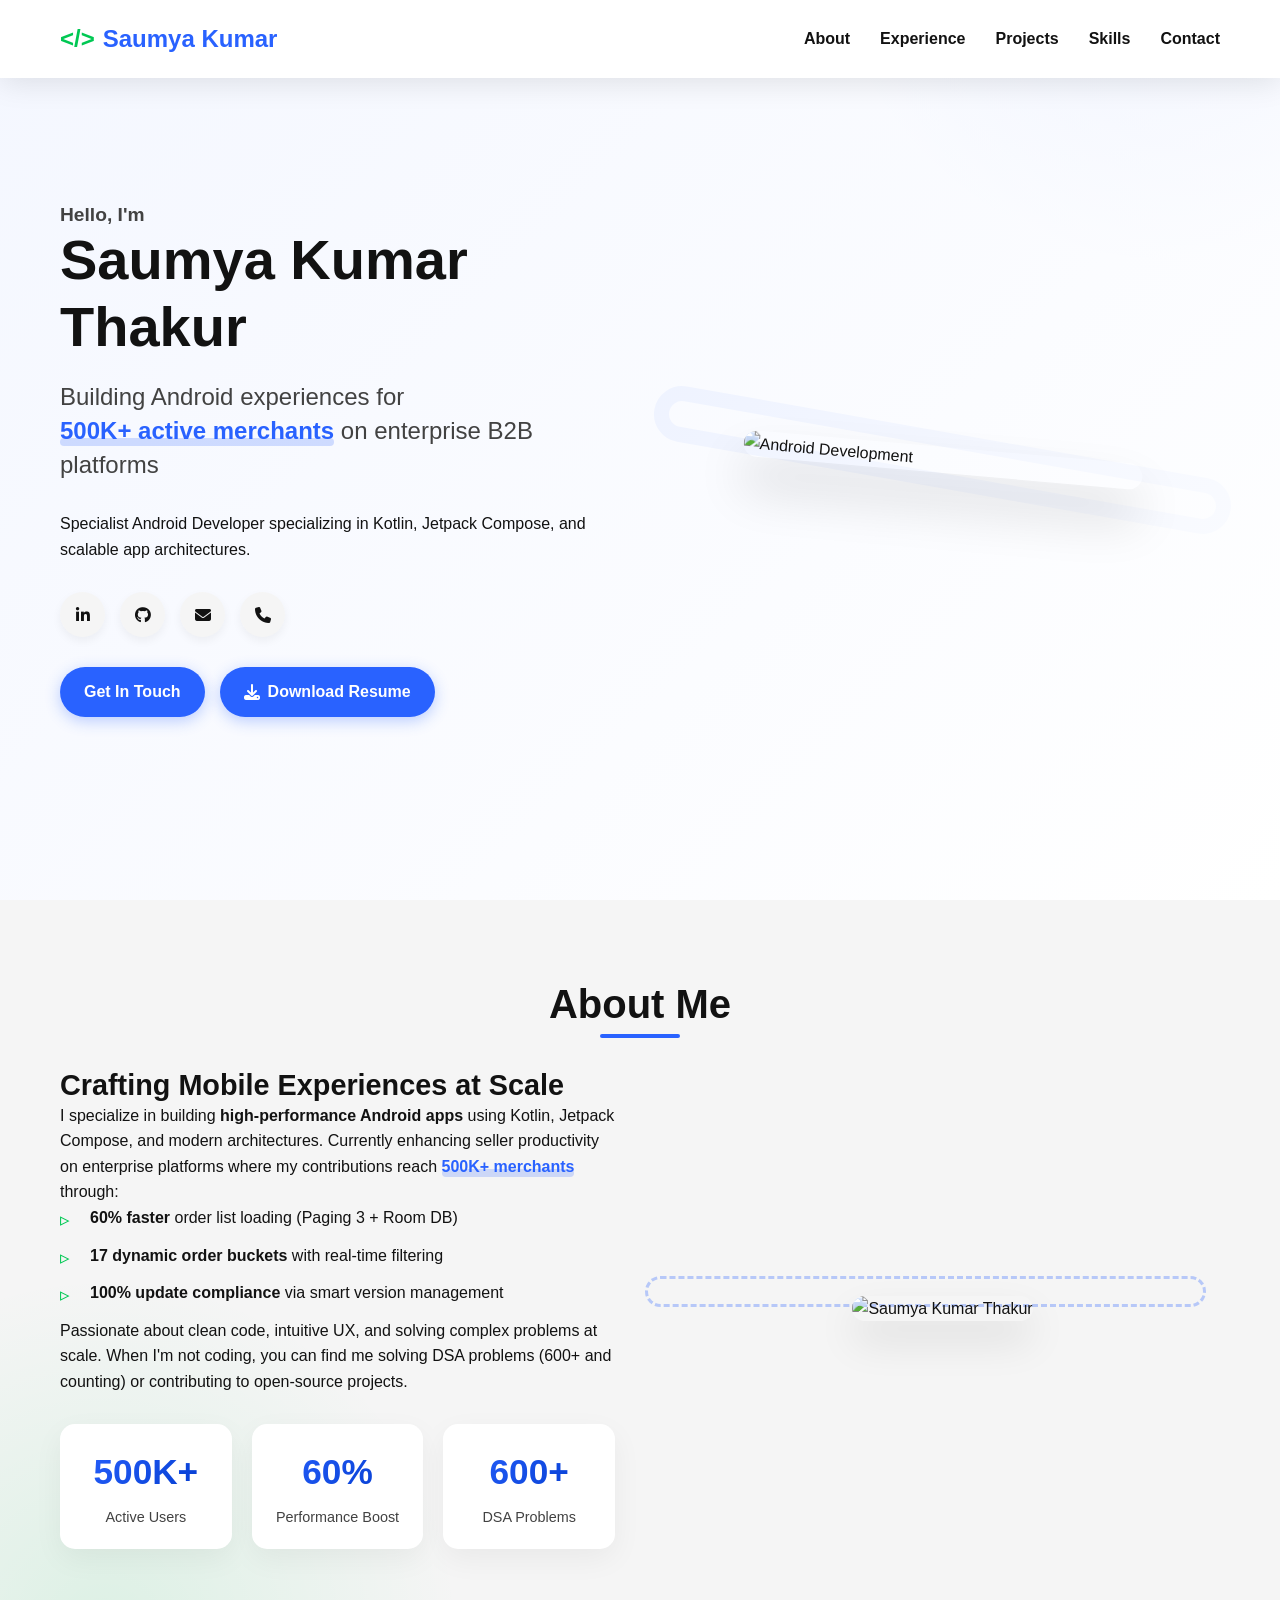
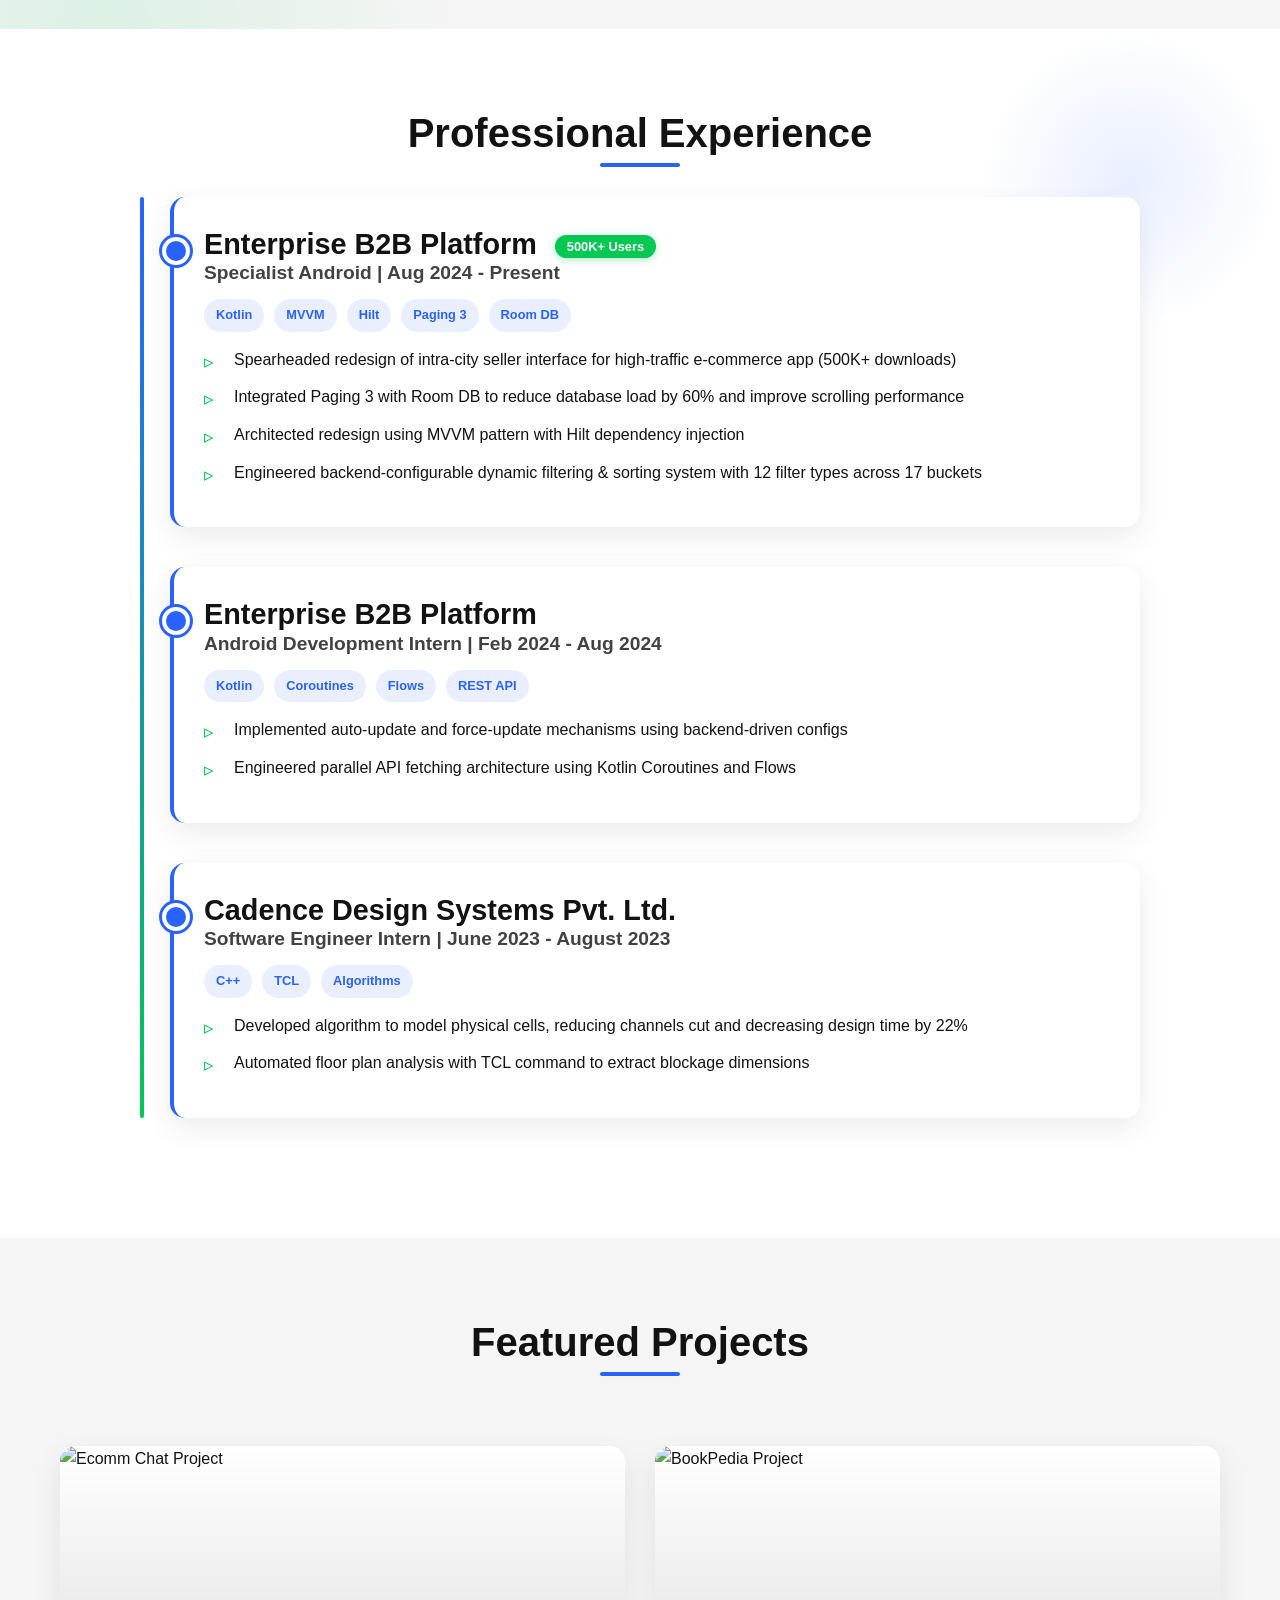
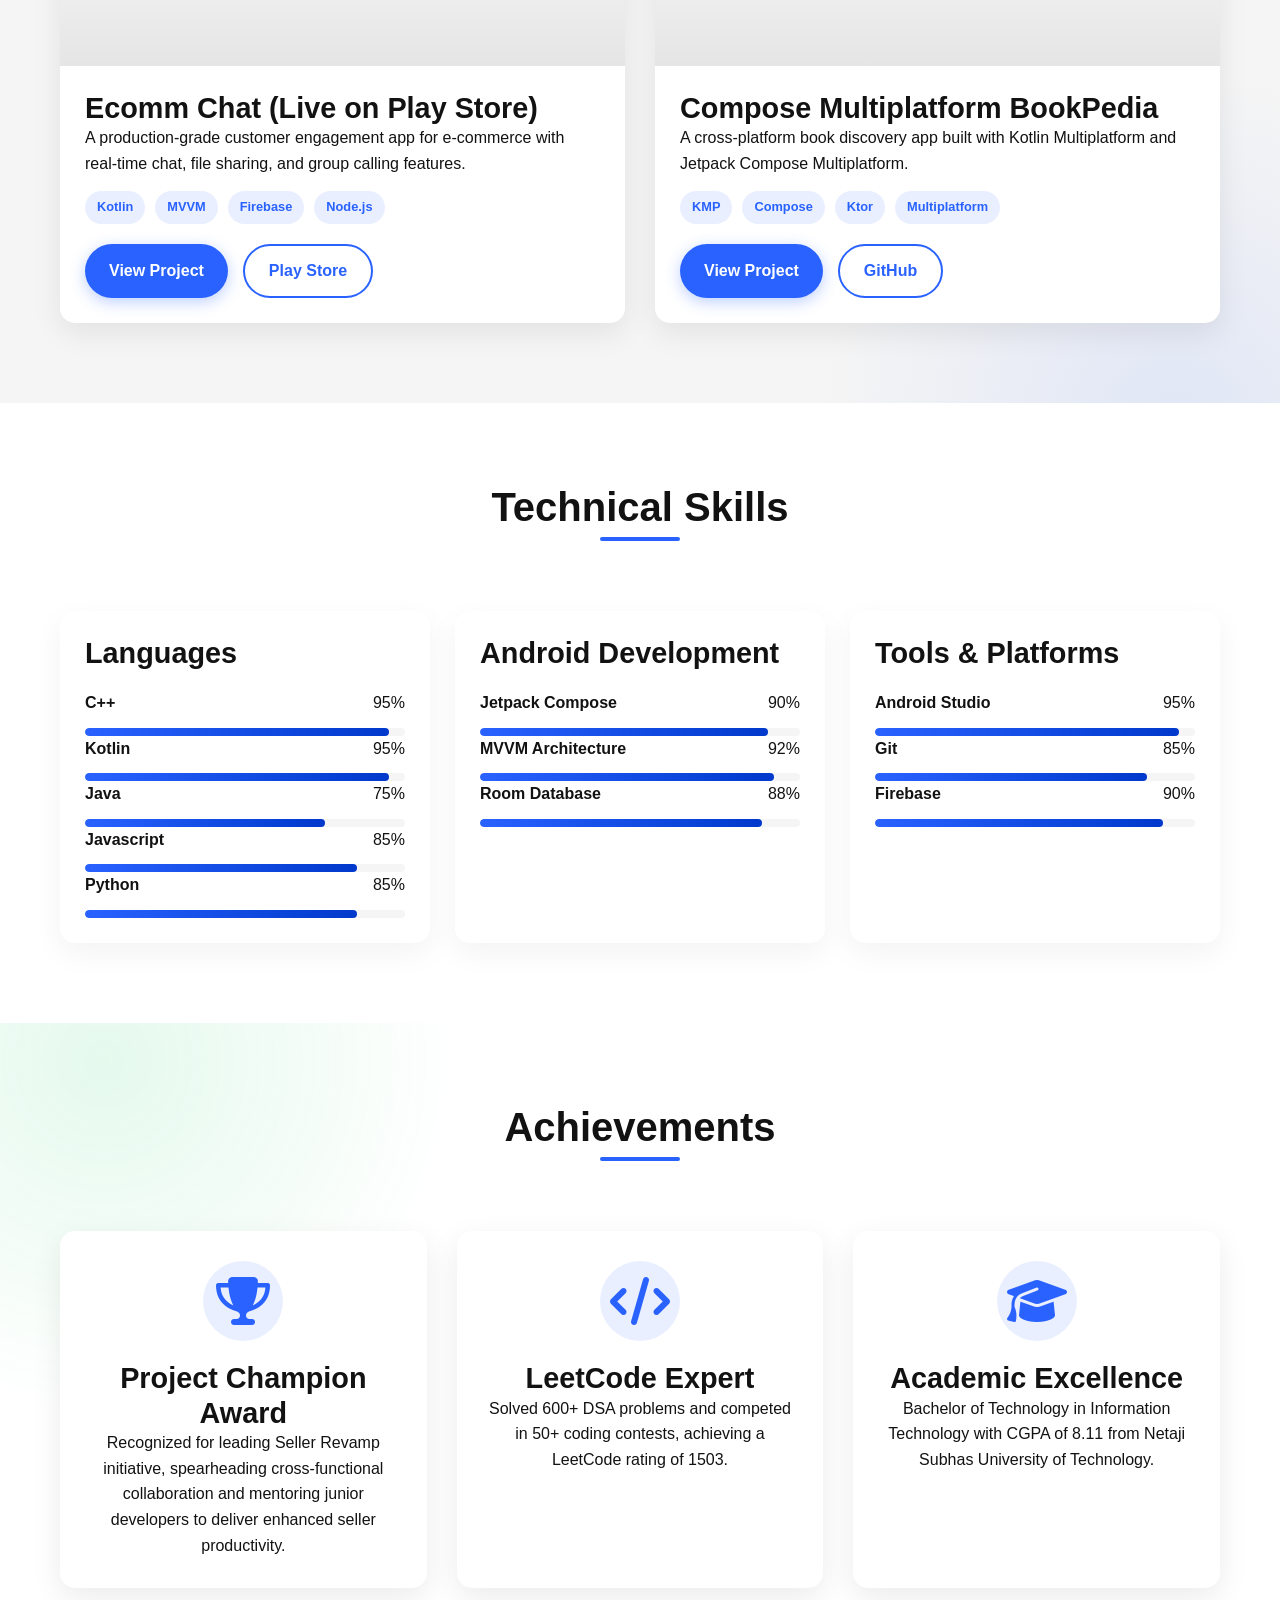
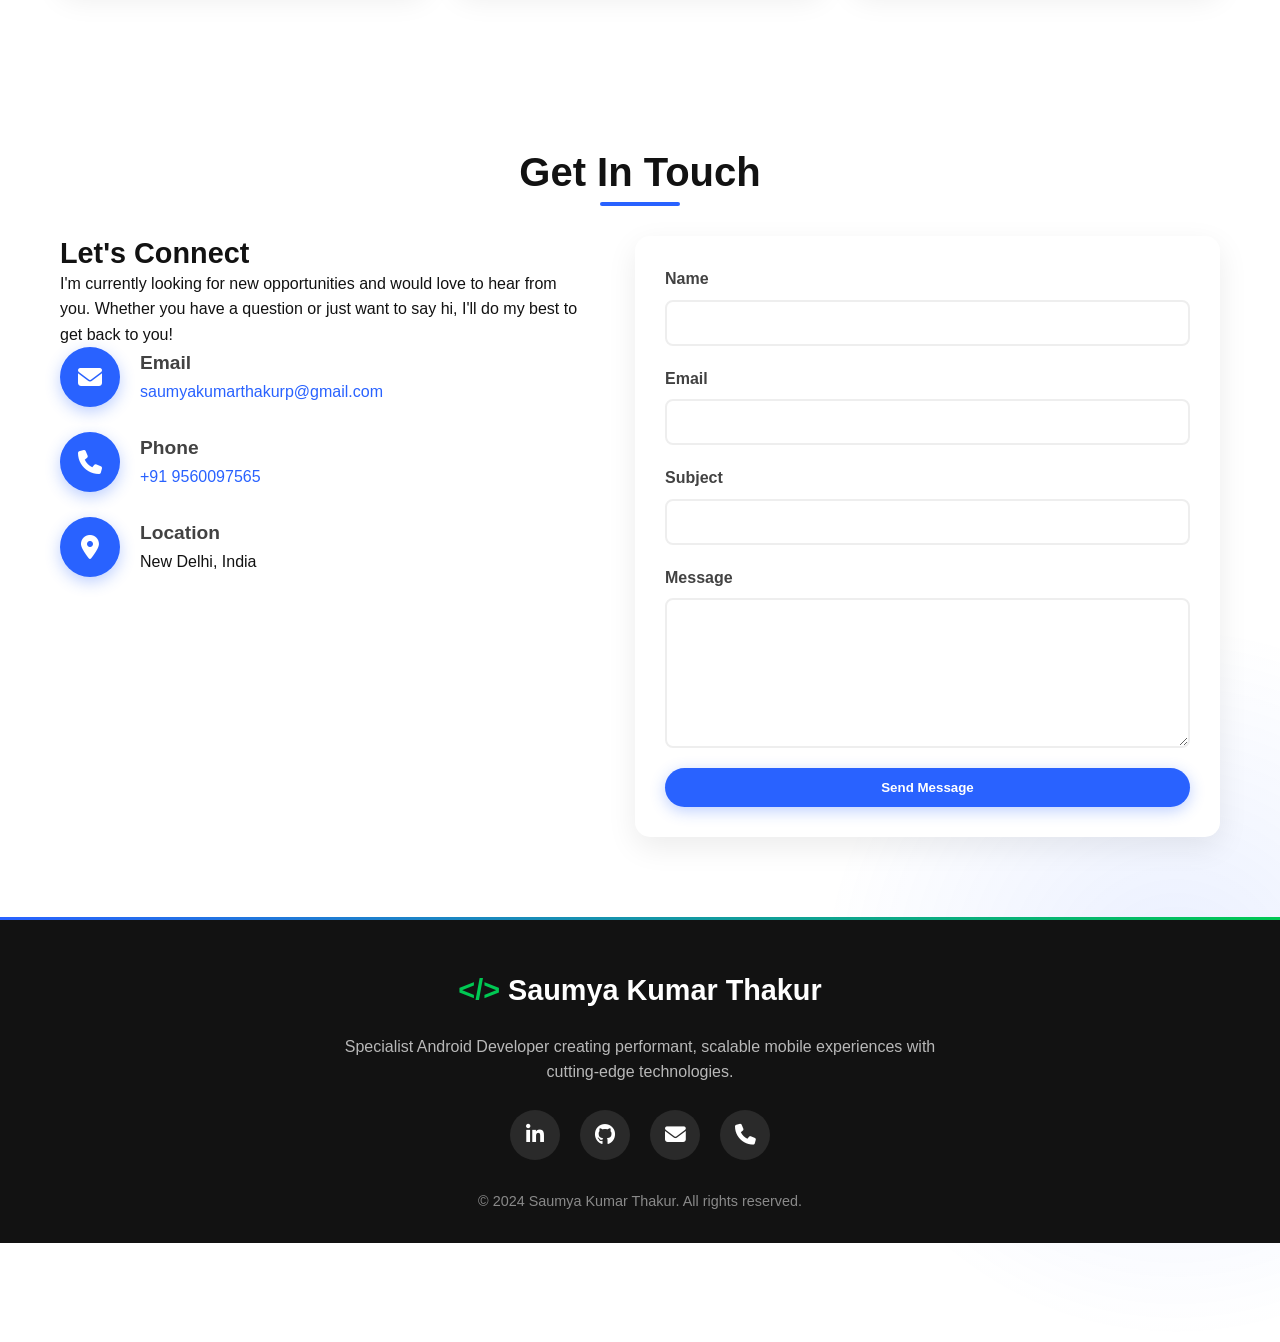
==== freelance_portfolio/index.html @ 537d2212 "3 websites trial" ====
<!DOCTYPE html>
<html lang="en">
<head>
    <meta charset="UTF-8">
    <meta name="viewport" content="width=device-width, initial-scale=1.0">
    <title>Saumya Kumar Thakur | Android Developer</title>
    <link rel="stylesheet" href="https://cdnjs.cloudflare.com/ajax/libs/font-awesome/6.4.0/css/all.min.css">
    <link rel="stylesheet" href="https://cdnjs.cloudflare.com/ajax/libs/animate.css/4.1.1/animate.min.css">
    <link rel="stylesheet" href="/style.css">
</head>
<body>
    <!-- Header -->
    <header>
        <div class="container">
            <nav>
                <div class="logo">Saumya Kumar</div>
                <div class="nav-links">
                    <a href="#about">About</a>
                    <a href="#experience">Experience</a>
                    <a href="#projects">Projects</a>
                    <a href="#skills">Skills</a>
                    <a href="#contact">Contact</a>
                </div>
                <button class="mobile-menu-btn">
                    <i class="fas fa-bars"></i>
                </button>
            </nav>
        </div>
    </header>

    <!-- Hero Section -->
    <section id="hero">
        <div class="container">
            <div class="hero-content">
                <div class="hero-text">
                    <h4>Hello, I'm</h4>
                    <h1>Saumya Kumar Thakur</h1>
                    <p class="impact-statement">Building Android experiences for <span class="highlight">500K+ active merchants</span> on enterprise B2B platforms</p>
                    <p>Specialist Android Developer specializing in Kotlin, Jetpack Compose, and scalable app architectures.</p>
                    <div class="social-links">
                        <a href="https://www.linkedin.com/in/saumya-kumar-thakur-452970230/" target="_blank"><i class="fab fa-linkedin-in"></i></a>
                        <a href="https://github.com/SKThakur0401" target="_blank"><i class="fab fa-github"></i></a>
                        <a href="mailto:saumyakumarthakurp@gmail.com"><i class="fas fa-envelope"></i></a>
                        <a href="tel:+919560097565"><i class="fas fa-phone"></i></a>
                    </div>
                    <div class="btn-container">
                        <a href="#contact" class="btn">Get In Touch</a>
                        <a href="https://drive.google.com/file/d/1LudUsI_i4p_GVPtZzu4CN_lEO5HXvXUF/view?usp=drive_link" target="_blank" class="btn">
                            <i class="fas fa-download"></i> Download Resume
                        </a>
                    </div>
                </div>
                <div class="hero-image">
                    <img src="android_dev_icon.png" alt="Android Development" class="floating">
                </div>
            </div>
        </div>
    </section>

    <!-- About Section -->
    <section id="about">
        <div class="container">
            <h2>About Me</h2>
            <div class="about-content">
                <div class="about-text">
                    <h3>Crafting Mobile Experiences at Scale</h3>
                    <p>I specialize in building <strong>high-performance Android apps</strong> using Kotlin, Jetpack Compose, and modern architectures. Currently enhancing seller productivity on enterprise platforms where my contributions reach <span class="highlight">500K+ merchants</span> through:</p>
                    <ul class="achievements">
                        <li><strong>60% faster</strong> order list loading (Paging 3 + Room DB)</li>
                        <li><strong>17 dynamic order buckets</strong> with real-time filtering</li>
                        <li><strong>100% update compliance</strong> via smart version management</li>
                    </ul>
                    <p>Passionate about clean code, intuitive UX, and solving complex problems at scale. When I'm not coding, you can find me solving DSA problems (600+ and counting) or contributing to open-source projects.</p>
                    <div class="stats">
                        <div class="stat-item">
                            <div class="stat-number">500K+</div>
                            <div class="stat-label">Active Users</div>
                        </div>
                        <div class="stat-item">
                            <div class="stat-number">60%</div>
                            <div class="stat-label">Performance Boost</div>
                        </div>
                        <div class="stat-item">
                            <div class="stat-number">600+</div>
                            <div class="stat-label">DSA Problems</div>
                        </div>
                    </div>
                </div>
                <div class="about-image">
                    <img src="my_professional_pic.jpeg" alt="Saumya Kumar Thakur">
                </div>
            </div>
        </div>
    </section>

    <!-- Experience Section -->
    <section id="experience">
        <div class="container">
            <h2>Professional Experience</h2>
            <div class="experience-timeline">
                <!-- Current Job -->
                <div class="experience-card">
                    <h3>Enterprise B2B Platform <span class="badge">500K+ Users</span></h3>
                    <h4>Specialist Android | Aug 2024 - Present</h4>
                    <div class="tech-stack">
                        <span>Kotlin</span>
                        <span>MVVM</span>
                        <span>Hilt</span>
                        <span>Paging 3</span>
                        <span>Room DB</span>
                    </div>
                    <ul class="achievements">
                        <li>Spearheaded redesign of intra-city seller interface for high-traffic e-commerce app (500K+ downloads)</li>
                        <li>Integrated Paging 3 with Room DB to reduce database load by 60% and improve scrolling performance</li>
                        <li>Architected redesign using MVVM pattern with Hilt dependency injection</li>
                        <li>Engineered backend-configurable dynamic filtering & sorting system with 12 filter types across 17 buckets</li>
                    </ul>
                </div>

                <!-- Internship -->
                <div class="experience-card">
                    <h3>Enterprise B2B Platform</h3>
                    <h4>Android Development Intern | Feb 2024 - Aug 2024</h4>
                    <div class="tech-stack">
                        <span>Kotlin</span>
                        <span>Coroutines</span>
                        <span>Flows</span>
                        <span>REST API</span>
                    </div>
                    <ul class="achievements">
                        <li>Implemented auto-update and force-update mechanisms using backend-driven configs</li>
                        <li>Engineered parallel API fetching architecture using Kotlin Coroutines and Flows</li>
                    </ul>
                </div>

                <!-- Previous Internship -->
                <div class="experience-card">
                    <h3>Cadence Design Systems Pvt. Ltd.</h3>
                    <h4>Software Engineer Intern | June 2023 - August 2023</h4>
                    <div class="tech-stack">
                        <span>C++</span>
                        <span>TCL</span>
                        <span>Algorithms</span>
                    </div>
                    <ul class="achievements">
                        <li>Developed algorithm to model physical cells, reducing channels cut and decreasing design time by 22%</li>
                        <li>Automated floor plan analysis with TCL command to extract blockage dimensions</li>
                    </ul>
                </div>
            </div>
        </div>
    </section>

    <!-- Projects Section -->
    <section id="projects">
        <div class="container">
            <h2>Featured Projects</h2>
            <div class="projects-grid">
                <!-- Project 1 -->
                <div class="project-card">
                    <div class="project-image">
                        <img src="new Banner 1.png" alt="Ecomm Chat Project">
                    </div>
                    <div class="project-content">
                        <h3>Ecomm Chat (Live on Play Store)</h3>
                        <p>A production-grade customer engagement app for e-commerce with real-time chat, file sharing, and group calling features.</p>
                        <div class="tech-stack">
                            <span>Kotlin</span>
                            <span>MVVM</span>
                            <span>Firebase</span>
                            <span>Node.js</span>
                        </div>
                        <div class="project-links">
                            <a href="https://play.google.com/store/apps/details?id=com.adsperclick.media&hl=en" target="_blank" class="btn">View Project</a>
                            <a href="https://play.google.com/store/apps/details?id=com.adsperclick.media&hl=en" target="_blank" class="btn btn-outline">Play Store</a>
                        </div>
                    </div>
                </div>

                <!-- Project 2 -->
                <div class="project-card">
                    <div class="project-image">
                        <img src="image.png" alt="BookPedia Project">
                    </div>
                    <div class="project-content">
                        <h3>Compose Multiplatform BookPedia</h3>
                        <p>A cross-platform book discovery app built with Kotlin Multiplatform and Jetpack Compose Multiplatform.</p>
                        <div class="tech-stack">
                            <span>KMP</span>
                            <span>Compose</span>
                            <span>Ktor</span>
                            <span>Multiplatform</span>
                        </div>
                        <div class="project-links">
                            <a href="https://github.com/SKThakur0401/Compose-Multiplatform-BookPedia" target="_blank" class="btn">View Project</a>
                            <a href="https://github.com/SKThakur0401/Compose-Multiplatform-BookPedia" target="_blank" class="btn btn-outline">GitHub</a>
                        </div>
                    </div>
                </div>
            </div>
        </div>
    </section>

    <!-- Skills Section -->
    <section id="skills">
        <div class="container">
            <h2>Technical Skills</h2>
            <div class="skills-container">
                <!-- Languages -->
                <div class="skill-category">
                    <h3>Languages</h3>
                    <div class="skill-list">

                        <div class="skill-item">
                            <span class="skill-name">C++</span>
                            <span>95%</span>
                        </div>
                        <div class="skill-bar">
                            <div class="skill-progress" style="width: 95%;"></div>
                        </div>

                        <div class="skill-item">
                            <span class="skill-name">Kotlin</span>
                            <span>95%</span>
                        </div>
                        <div class="skill-bar">
                            <div class="skill-progress" style="width: 95%;"></div>
                        </div>

                        <div class="skill-item">
                            <span class="skill-name">Java</span>
                            <span>75%</span>
                        </div>
                        <div class="skill-bar">
                            <div class="skill-progress" style="width: 75%;"></div>
                        </div>

                        <div class="skill-item">
                            <span class="skill-name">Javascript</span>
                            <span>85%</span>
                        </div>
                        <div class="skill-bar">
                            <div class="skill-progress" style="width: 85%;"></div>
                        </div>
                        
                        <div class="skill-item">
                            <span class="skill-name">Python</span>
                            <span>85%</span>
                        </div>
                        <div class="skill-bar">
                            <div class="skill-progress" style="width: 85%;"></div>
                        </div>
                    </div>
                </div>

                <!-- Android Development -->
                <div class="skill-category">
                    <h3>Android Development</h3>
                    <div class="skill-list">
                        <div class="skill-item">
                            <span class="skill-name">Jetpack Compose</span>
                            <span>90%</span>
                        </div>
                        <div class="skill-bar">
                            <div class="skill-progress" style="width: 90%;"></div>
                        </div>
                        
                        <div class="skill-item">
                            <span class="skill-name">MVVM Architecture</span>
                            <span>92%</span>
                        </div>
                        <div class="skill-bar">
                            <div class="skill-progress" style="width: 92%;"></div>
                        </div>
                        
                        <div class="skill-item">
                            <span class="skill-name">Room Database</span>
                            <span>88%</span>
                        </div>
                        <div class="skill-bar">
                            <div class="skill-progress" style="width: 88%;"></div>
                        </div>
                    </div>
                </div>

                <!-- Tools & Platforms -->
                <div class="skill-category">
                    <h3>Tools & Platforms</h3>
                    <div class="skill-list">
                        <div class="skill-item">
                            <span class="skill-name">Android Studio</span>
                            <span>95%</span>
                        </div>
                        <div class="skill-bar">
                            <div class="skill-progress" style="width: 95%;"></div>
                        </div>
                        
                        <div class="skill-item">
                            <span class="skill-name">Git</span>
                            <span>85%</span>
                        </div>
                        <div class="skill-bar">
                            <div class="skill-progress" style="width: 85%;"></div>
                        </div>
                        
                        <div class="skill-item">
                            <span class="skill-name">Firebase</span>
                            <span>90%</span>
                        </div>
                        <div class="skill-bar">
                            <div class="skill-progress" style="width: 90%;"></div>
                        </div>
                    </div>
                </div>
            </div>
        </div>
    </section>

    <!-- Achievements Section -->
    <section id="achievements">
        <div class="container">
            <h2>Achievements</h2>
            <div class="achievements-grid">
                <!-- Achievement 1 -->
                <div class="achievement-card">
                    <div class="achievement-icon">
                        <i class="fas fa-trophy"></i>
                    </div>
                    <h3>Project Champion Award</h3>
                    <p>Recognized for leading Seller Revamp initiative, spearheading cross-functional collaboration and mentoring junior developers to deliver enhanced seller productivity.</p>
                </div>

                <!-- Achievement 2 -->
                <div class="achievement-card">
                    <div class="achievement-icon">
                        <i class="fas fa-code"></i>
                    </div>
                    <h3>LeetCode Expert</h3>
                    <p>Solved 600+ DSA problems and competed in 50+ coding contests, achieving a LeetCode rating of 1503.</p>
                </div>

                <!-- Achievement 3 -->
                <div class="achievement-card">
                    <div class="achievement-icon">
                        <i class="fas fa-graduation-cap"></i>
                    </div>
                    <h3>Academic Excellence</h3>
                    <p>Bachelor of Technology in Information Technology with CGPA of 8.11 from Netaji Subhas University of Technology.</p>
                </div>
            </div>
        </div>
    </section>

    <!-- Contact Section -->
    <section id="contact">
        <div class="container">
            <h2>Get In Touch</h2>
            <div class="contact-container">
                <div class="contact-info">
                    <h3>Let's Connect</h3>
                    <p>I'm currently looking for new opportunities and would love to hear from you. Whether you have a question or just want to say hi, I'll do my best to get back to you!</p>
                    
                    <div class="contact-item">
                        <div class="contact-icon">
                            <i class="fas fa-envelope"></i>
                        </div>
                        <div class="contact-text">
                            <h4>Email</h4>
                            <a href="mailto:saumyakumarthakurp@gmail.com">saumyakumarthakurp@gmail.com</a>
                        </div>
                    </div>
                    
                    <div class="contact-item">
                        <div class="contact-icon">
                            <i class="fas fa-phone"></i>
                        </div>
                        <div class="contact-text">
                            <h4>Phone</h4>
                            <a href="tel:+919560097565">+91 9560097565</a>
                        </div>
                    </div>
                    
                    <div class="contact-item">
                        <div class="contact-icon">
                            <i class="fas fa-map-marker-alt"></i>
                        </div>
                        <div class="contact-text">
                            <h4>Location</h4>
                            <p>New Delhi, India</p>
                        </div>
                    </div>
                </div>
                
                <div class="contact-form">
                    <form action="https://formspree.io/f/xldnbkbl" method="POST" id="contact-form">
                        <div class="form-group">
                            <label for="name">Name</label>
                            <input type="text" id="name" name="name" required>
                        </div>
                        <div class="form-group">
                            <label for="email">Email</label>
                            <input type="email" id="email" name="email" required>
                        </div>
                        <div class="form-group">
                            <label for="subject">Subject</label>
                            <input type="text" id="subject" name="subject" required>
                        </div>
                        <div class="form-group">
                            <label for="message">Message</label>
                            <textarea id="message" name="message" required></textarea>
                        </div>
                        <button type="submit" class="btn">Send Message</button>
                        <div id="form-status"></div>
                    </form>
                </div>
            </div>
        </div>
    </section>

    <!-- Footer -->
    <footer>
        <div class="container">
            <div class="footer-logo">Saumya Kumar Thakur</div>
            <p class="footer-text">Specialist Android Developer creating performant, scalable mobile experiences with cutting-edge technologies.</p>
            <div class="footer-links">
                <a href="https://www.linkedin.com/in/saumya-kumar-thakur-452970230/" target="_blank"><i class="fab fa-linkedin-in"></i></a>
                <a href="https://github.com/SKThakur0401" target="_blank"><i class="fab fa-github"></i></a>
                <a href="mailto:saumyakumarthakurp@gmail.com"><i class="fas fa-envelope"></i></a>
                <a href="tel:+919560097565"><i class="fas fa-phone"></i></a>
            </div>
            <p class="copyright">© 2024 Saumya Kumar Thakur. All rights reserved.</p>
        </div>
    </footer>

    <!-- Back to Top Button -->
    <a href="#" class="back-to-top">
        <i class="fas fa-arrow-up"></i>
    </a>

    <!-- JavaScript -->
    <script>
        // Mobile Menu Toggle
        const menuBtn = document.querySelector('.mobile-menu-btn');
        const navLinks = document.querySelector('.nav-links');
        
        menuBtn.addEventListener('click', () => {
            navLinks.classList.toggle('active');
            menuBtn.innerHTML = navLinks.classList.contains('active') ? 
                '<i class="fas fa-times"></i>' : '<i class="fas fa-bars"></i>';
        });
        
        // Close menu when clicking a link
        document.querySelectorAll('.nav-links a').forEach(link => {
            link.addEventListener('click', () => {
                navLinks.classList.remove('active');
                menuBtn.innerHTML = '<i class="fas fa-bars"></i>';
            });
        });
        
        // Form Submission
        const form = document.getElementById('contact-form');
        const formStatus = document.getElementById('form-status');
        
        form.addEventListener('submit', async (e) => {
            e.preventDefault();
            
            const submitBtn = form.querySelector('button[type="submit"]');
            const originalBtnText = submitBtn.innerHTML;
            
            // Show loading state
            submitBtn.disabled = true;
            submitBtn.innerHTML = '<i class="fas fa-spinner fa-spin"></i> Sending...';
            formStatus.className = '';
            formStatus.textContent = '';
            
            try {
                const response = await fetch(form.action, {
                    method: 'POST',
                    body: new FormData(form),
                    headers: {
                        'Accept': 'application/json'
                    }
                });
                
                if (response.ok) {
                    formStatus.textContent = 'Message sent successfully!';
                    formStatus.classList.add('success');
                    form.reset();
                } else {
                    const errorData = await response.json();
                    throw new Error(errorData.error || 'Form submission failed');
                }
            } catch (error) {
                console.error('Error:', error);
                formStatus.textContent = 'Oops! There was a problem sending your message. Please try again.';
                formStatus.classList.add('error');
            } finally {
                submitBtn.innerHTML = originalBtnText;
                submitBtn.disabled = false;
                
                // Scroll to form status
                formStatus.scrollIntoView({ behavior: 'smooth', block: 'nearest' });
            }
        });
        
        // Back to Top Button
        const backToTopBtn = document.querySelector('.back-to-top');
        
        window.addEventListener('scroll', () => {
            if (window.pageYOffset > 300) {
                backToTopBtn.classList.add('active');
            } else {
                backToTopBtn.classList.remove('active');
            }
        });
        
        backToTopBtn.addEventListener('click', (e) => {
            e.preventDefault();
            window.scrollTo({ top: 0, behavior: 'smooth' });
        });
        
        // Animate elements when scrolling
        const animateOnScroll = () => {
            const elements = document.querySelectorAll('.experience-card, .project-card, .skill-category, .achievement-card');
            
            elements.forEach(element => {
                const elementPosition = element.getBoundingClientRect().top;
                const screenPosition = window.innerHeight / 1.2;
                
                if (elementPosition < screenPosition) {
                    element.classList.add('animate__animated', 'animate__fadeInUp');
                }
            });
        };
        
        window.addEventListener('scroll', animateOnScroll);
        window.addEventListener('load', animateOnScroll);
    </script>
</body>
</html>
---- style.css ----
:root {
    --primary: #2962FF;
    --primary-dark: #0039CB;
    --secondary: #00C853;
    --dark: #121212;
    --light: #ffffff;
    --gray: #f5f5f5;
    --dark-gray: #424242;
    --glass: rgba(255, 255, 255, 0.15);
}

* {
    margin: 0;
    padding: 0;
    box-sizing: border-box;
    font-family: 'Poppins', 'Segoe UI', sans-serif;
}

@font-face {
    font-family: 'Poppins';
    src: url('https://fonts.googleapis.com/css2?family=Poppins:wght@300;400;500;600;700&display=swap');
}

body {
    background-color: var(--light);
    color: var(--dark);
    line-height: 1.6;
    overflow-x: hidden;
}

.container {
    width: 100%;
    max-width: 1200px;
    margin: 0 auto;
    padding: 0 20px;
}

section {
    padding: 80px 0;
    position: relative;
}

h1, h2, h3, h4 {
    font-weight: 700;
    line-height: 1.2;
}

h1 { font-size: clamp(2.5rem, 5vw, 3.5rem); }
h2 { 
    font-size: clamp(2rem, 4vw, 2.5rem); 
    margin-bottom: 40px; 
    text-align: center;
    position: relative;
    display: inline-block;
    width: 100%;
}
h2::after {
    content: '';
    position: absolute;
    bottom: -10px;
    left: 50%;
    transform: translateX(-50%);
    width: 80px;
    height: 4px;
    background: var(--primary);
    border-radius: 2px;
}
h3 { font-size: clamp(1.5rem, 3vw, 1.8rem); }
h4 { font-size: clamp(1.1rem, 2vw, 1.2rem); color: var(--dark-gray); }

a {
    text-decoration: none;
    color: var(--primary);
    transition: all 0.3s ease;
}

a:hover {
    color: var(--primary-dark);
}

.btn {
    display: inline-flex;
    align-items: center;
    justify-content: center;
    padding: 12px 24px;
    background-color: var(--primary);
    color: white;
    border-radius: 50px;
    font-weight: 600;
    transition: all 0.4s cubic-bezier(0.175, 0.885, 0.32, 1.275);
    border: none;
    cursor: pointer;
    box-shadow: 0 4px 15px rgba(41, 98, 255, 0.3);
    position: relative;
    overflow: hidden;
}

.btn::after {
    content: '';
    position: absolute;
    top: 0;
    left: 0;
    width: 100%;
    height: 100%;
    background: linear-gradient(45deg, transparent, rgba(255,255,255,0.3), transparent);
    transform: translateX(-100%);
    transition: transform 0.6s ease;
}

.btn:hover {
    background-color: var(--primary-dark);
    transform: translateY(-3px);
    box-shadow: 0 8px 25px rgba(41, 98, 255, 0.4);
}

.btn:hover::after {
    transform: translateX(100%);
}

.btn i {
    margin-right: 8px;
}

.highlight {
    color: var(--primary);
    font-weight: 700;
    position: relative;
    display: inline-block;
}

.highlight::after {
    content: '';
    position: absolute;
    bottom: 2px;
    left: 0;
    width: 100%;
    height: 8px;
    background-color: rgba(41, 98, 255, 0.2);
    z-index: -1;
    border-radius: 4px;
}

.badge {
    display: inline-block;
    padding: 4px 12px;
    background-color: var(--secondary);
    color: white;
    border-radius: 50px;
    font-size: 0.8rem;
    font-weight: 600;
    margin-left: 10px;
    vertical-align: middle;
    box-shadow: 0 2px 8px rgba(0, 200, 83, 0.3);
}

/* Floating Animations */
@keyframes float {
    0% { transform: translateY(0px); }
    50% { transform: translateY(-15px); }
    100% { transform: translateY(0px); }
}

.floating {
    animation: float 6s ease-in-out infinite;
}

/* Header */
header {
    position: fixed;
    top: 0;
    left: 0;
    width: 100%;
    background-color: rgba(255,255,255,0.98);
    box-shadow: 0 5px 30px rgba(0,0,0,0.1);
    z-index: 1000;
    backdrop-filter: blur(10px);
    -webkit-backdrop-filter: blur(10px);
}

nav {
    display: flex;
    justify-content: space-between;
    align-items: center;
    padding: 20px 0;
    position: relative;
}

.logo {
    font-size: 1.5rem;
    font-weight: 700;
    color: var(--primary);
    display: flex;
    align-items: center;
}

.logo::before {
    content: '</>';
    display: inline-block;
    margin-right: 8px;
    font-weight: 800;
    color: var(--secondary);
}

.nav-links {
    display: flex;
    gap: 30px;
}

.nav-links a {
    color: var(--dark);
    font-weight: 600;
    position: relative;
    padding: 5px 0;
}

.nav-links a::after {
    content: '';
    position: absolute;
    bottom: 0;
    left: 0;
    width: 0;
    height: 2px;
    background-color: var(--primary);
    transition: width 0.3s ease;
}

.nav-links a:hover::after {
    width: 100%;
}

.mobile-menu-btn {
    display: none;
    background: none;
    border: none;
    font-size: 1.5rem;
    color: var(--dark);
    cursor: pointer;
    z-index: 1001;
}

/* Hero Section */
#hero {
    min-height: 100vh;
    display: flex;
    align-items: center;
    background: linear-gradient(135deg, rgba(41,98,255,0.05) 0%, rgba(255,255,255,1) 100%);
    padding-top: 100px;
    padding-bottom: 80px;
    position: relative;
    overflow: hidden;
}

#hero::before {
    content: '';
    position: absolute;
    top: -50%;
    right: -20%;
    width: 80vh;
    height: 80vh;
    background: radial-gradient(circle, rgba(41,98,255,0.1) 0%, rgba(255,255,255,0) 70%);
    z-index: -1;
}

.hero-content {
    display: flex;
    align-items: center;
    gap: 50px;
    position: relative;
}

.hero-text {
    flex: 1;
    z-index: 2;
}

.hero-image {
    flex: 1;
    position: relative;
    display: flex;
    justify-content: center;
    align-items: center;
}

.hero-image::before {
    content: '';
    position: absolute;
    width: 100%;
    height: 100%;
    border: 15px solid rgba(41, 98, 255, 0.1);
    border-radius: 30px;
    transform: rotate(10deg);
    z-index: -1;
}

.hero-image img {
    width: 100%;
    max-width: 400px;
    border-radius: 20px;
    box-shadow: 0 30px 50px rgba(0,0,0,0.15);
    transform: rotate(5deg);
    transition: transform 0.5s ease;
}

.hero-image:hover img {
    transform: rotate(0deg) scale(1.05);
}

.impact-statement {
    font-size: clamp(1.2rem, 3vw, 1.5rem);
    margin: 20px 0 30px;
    color: var(--dark-gray);
    line-height: 1.4;
}

.social-links {
    display: flex;
    gap: 15px;
    margin: 30px 0;
}

.social-links a {
    display: flex;
    align-items: center;
    justify-content: center;
    width: 45px;
    height: 45px;
    border-radius: 50%;
    background-color: var(--gray);
    color: var(--dark);
    transition: all 0.3s cubic-bezier(0.175, 0.885, 0.32, 1.275);
    box-shadow: 0 4px 10px rgba(0,0,0,0.05);
    position: relative;
    overflow: hidden;
}

.social-links a::after {
    content: '';
    position: absolute;
    top: 0;
    left: 0;
    width: 100%;
    height: 100%;
    background: linear-gradient(45deg, transparent, rgba(255,255,255,0.4), transparent);
    transform: translateX(-100%);
    transition: transform 0.6s ease;
}

.social-links a:hover {
    background-color: var(--primary);
    color: white;
    transform: translateY(-5px);
    box-shadow: 0 10px 20px rgba(41, 98, 255, 0.3);
}

.social-links a:hover::after {
    transform: translateX(100%);
}

.btn-container {
    display: flex;
    gap: 15px;
    flex-wrap: wrap;
}

/* About Section */
#about {
    background-color: var(--gray);
    position: relative;
    overflow: hidden;
}

#about::before {
    content: '';
    position: absolute;
    bottom: -50%;
    left: -20%;
    width: 80vh;
    height: 80vh;
    background: radial-gradient(circle, rgba(0,200,83,0.1) 0%, rgba(255,255,255,0) 70%);
    z-index: 0;
}

.about-content {
    display: flex;
    align-items: center;
    gap: 50px;
    position: relative;
    z-index: 1;
}

.about-text {
    flex: 1;
}

.about-image {
    flex: 1;
    text-align: center;
    position: relative;
}

.about-image::before {
    content: '';
    position: absolute;
    top: -20px;
    left: -20px;
    width: 100%;
    height: 100%;
    border: 3px dashed var(--primary);
    border-radius: 20px;
    z-index: -1;
    opacity: 0.3;
}

.about-image img {
    width: 100%;
    max-width: 400px;
    border-radius: 20px;
    box-shadow: 0 20px 40px rgba(0,0,0,0.1);
    transition: transform 0.5s ease;
}

.about-image:hover img {
    transform: scale(1.03);
}

.stats {
    display: flex;
    gap: 20px;
    margin-top: 30px;
    flex-wrap: wrap;
}

.stat-item {
    flex: 1;
    min-width: 120px;
    background-color: white;
    padding: 20px;
    border-radius: 15px;
    text-align: center;
    box-shadow: 0 10px 30px rgba(0,0,0,0.05);
    transition: transform 0.3s ease;
}

.stat-item:hover {
    transform: translateY(-5px);
    box-shadow: 0 15px 35px rgba(0,0,0,0.1);
}

.stat-number {
    font-size: 2.2rem;
    font-weight: 700;
    color: var(--primary);
    margin-bottom: 5px;
    background: linear-gradient(135deg, var(--primary), var(--primary-dark));
    -webkit-background-clip: text;
    -webkit-text-fill-color: transparent;
}

.stat-label {
    font-size: 0.9rem;
    color: var(--dark-gray);
}

/* Experience Section */
#experience {
    position: relative;
}

#experience::before {
    content: '';
    position: absolute;
    top: 0;
    right: 0;
    width: 300px;
    height: 300px;
    background: radial-gradient(circle, rgba(41,98,255,0.1) 0%, rgba(255,255,255,0) 70%);
    z-index: -1;
}

.experience-timeline {
    position: relative;
    max-width: 1000px;
    margin: 0 auto;
    padding-left: 30px;
}

.experience-timeline::before {
    content: '';
    position: absolute;
    top: 0;
    left: 0;
    width: 4px;
    height: 100%;
    background: linear-gradient(to bottom, var(--primary), var(--secondary));
    border-radius: 2px;
}

.experience-card {
    position: relative;
    margin-bottom: 40px;
    padding: 30px;
    background-color: white;
    border-radius: 15px;
    box-shadow: 0 10px 30px rgba(0,0,0,0.08);
    transition: all 0.4s cubic-bezier(0.175, 0.885, 0.32, 1.275);
    border-left: 4px solid var(--primary);
}

.experience-card:hover {
    transform: translateY(-5px);
    box-shadow: 0 15px 40px rgba(0,0,0,0.15);
}

.experience-card::before {
    content: '';
    position: absolute;
    top: 40px;
    left: -12px;
    width: 20px;
    height: 20px;
    border-radius: 50%;
    background-color: var(--primary);
    border: 4px solid white;
    box-shadow: 0 0 0 3px var(--primary);
}

.tech-stack {
    display: flex;
    flex-wrap: wrap;
    gap: 10px;
    margin: 15px 0;
}

.tech-stack span {
    padding: 6px 12px;
    background-color: rgba(41, 98, 255, 0.1);
    border-radius: 50px;
    font-size: 0.8rem;
    font-weight: 600;
    color: var(--primary);
    transition: all 0.3s ease;
}

.tech-stack span:hover {
    background-color: var(--primary);
    color: white;
    transform: translateY(-2px);
}

.achievements {
    list-style-type: none;
}

.achievements li {
    position: relative;
    padding-left: 30px;
    margin-bottom: 12px;
}

.achievements li::before {
    content: '▹';
    position: absolute;
    left: 0;
    color: var(--secondary);
    font-size: 1.2rem;
}

/* Projects Section */
#projects {
    background-color: var(--gray);
    position: relative;
    overflow: hidden;
}

#projects::after {
    content: '';
    position: absolute;
    bottom: -50%;
    right: -20%;
    width: 80vh;
    height: 80vh;
    background: radial-gradient(circle, rgba(41,98,255,0.1) 0%, rgba(255,255,255,0) 70%);
    z-index: 0;
}

.projects-grid {
    display: grid;
    grid-template-columns: repeat(auto-fit, minmax(350px, 1fr));
    gap: 30px;
    margin-top: 40px;
    position: relative;
    z-index: 1;
}

.project-card {
    background-color: white;
    border-radius: 15px;
    overflow: hidden;
    box-shadow: 0 10px 30px rgba(0,0,0,0.08);
    transition: all 0.4s cubic-bezier(0.175, 0.885, 0.32, 1.275);
}

.project-card:hover {
    transform: translateY(-10px);
    box-shadow: 0 20px 40px rgba(0,0,0,0.15);
}

.project-image {
    height: 220px;
    overflow: hidden;
    position: relative;
}

.project-image::after {
    content: '';
    position: absolute;
    top: 0;
    left: 0;
    width: 100%;
    height: 100%;
    background: linear-gradient(to top, rgba(0,0,0,0.1), transparent);
}

.project-image img {
    width: 100%;
    height: 100%;
    object-fit: cover;
    transition: transform 0.8s ease;
}

.project-card:hover .project-image img {
    transform: scale(1.1);
}

.project-content {
    padding: 25px;
}

.project-links {
    display: flex;
    gap: 15px;
    margin-top: 20px;
}

.btn-outline {
    background-color: transparent;
    border: 2px solid var(--primary);
    color: var(--primary);
    box-shadow: none;
}

.btn-outline:hover {
    background-color: var(--primary);
    color: white;
}

/* Skills Section */
.skills-container {
    display: grid;
    grid-template-columns: repeat(auto-fit, minmax(250px, 1fr));
    gap: 25px;
    margin-top: 40px;
}

.skill-category {
    background-color: white;
    padding: 25px;
    border-radius: 15px;
    box-shadow: 0 10px 30px rgba(0,0,0,0.05);
    transition: transform 0.3s ease;
}

.skill-category:hover {
    transform: translateY(-5px);
    box-shadow: 0 15px 35px rgba(0,0,0,0.1);
}

.skill-list {
    margin-top: 20px;
}

.skill-item {
    display: flex;
    justify-content: space-between;
    margin-bottom: 12px;
}

.skill-name {
    font-weight: 600;
}

.skill-bar {
    height: 8px;
    background-color: var(--gray);
    border-radius: 4px;
    margin-top: 8px;
    overflow: hidden;
}

.skill-progress {
    height: 100%;
    background: linear-gradient(90deg, var(--primary), var(--primary-dark));
    border-radius: 4px;
    position: relative;
    overflow: hidden;
}

.skill-progress::after {
    content: '';
    position: absolute;
    top: 0;
    left: 0;
    width: 100%;
    height: 100%;
    background: linear-gradient(45deg, transparent, rgba(255,255,255,0.4), transparent);
    transform: translateX(-100%);
    animation: shine 2s infinite;
}

@keyframes shine {
    100% { transform: translateX(100%); }
}

/* Achievements Section */
#achievements {
    position: relative;
    overflow: hidden;
}

#achievements::before {
    content: '';
    position: absolute;
    top: -50%;
    left: -20%;
    width: 80vh;
    height: 80vh;
    background: radial-gradient(circle, rgba(0,200,83,0.1) 0%, rgba(255,255,255,0) 70%);
    z-index: 0;
}

.achievements-grid {
    display: grid;
    grid-template-columns: repeat(auto-fit, minmax(300px, 1fr));
    gap: 30px;
    margin-top: 40px;
    position: relative;
    z-index: 1;
}

.achievement-card {
    background-color: white;
    padding: 30px;
    border-radius: 15px;
    box-shadow: 0 10px 30px rgba(0,0,0,0.08);
    text-align: center;
    transition: all 0.4s cubic-bezier(0.175, 0.885, 0.32, 1.275);
}

.achievement-card:hover {
    transform: translateY(-10px);
    box-shadow: 0 20px 40px rgba(0,0,0,0.15);
}

.achievement-icon {
    font-size: 3rem;
    color: var(--primary);
    margin-bottom: 20px;
    display: inline-flex;
    width: 80px;
    height: 80px;
    background-color: rgba(41, 98, 255, 0.1);
    border-radius: 50%;
    align-items: center;
    justify-content: center;
    transition: all 0.3s ease;
}

.achievement-card:hover .achievement-icon {
    background-color: var(--primary);
    color: white;
    transform: rotateY(180deg);
}

/* Contact Section */
#contact {
    position: relative;
}

#contact::after {
    content: '';
    position: absolute;
    bottom: -50%;
    right: -20%;
    width: 80vh;
    height: 80vh;
    background: radial-gradient(circle, rgba(41,98,255,0.1) 0%, rgba(255,255,255,0) 70%);
    z-index: 0;
}

.contact-container {
    display: flex;
    gap: 50px;
    position: relative;
    z-index: 1;
}

.contact-info {
    flex: 1;
}

.contact-form {
    flex: 1;
    background-color: white;
    padding: 30px;
    border-radius: 15px;
    box-shadow: 0 10px 30px rgba(0,0,0,0.08);
}

.contact-item {
    display: flex;
    align-items: center;
    margin-bottom: 25px;
}

.contact-icon {
    width: 60px;
    height: 60px;
    background-color: var(--primary);
    color: white;
    border-radius: 50%;
    display: flex;
    align-items: center;
    justify-content: center;
    margin-right: 20px;
    font-size: 1.5rem;
    flex-shrink: 0;
    box-shadow: 0 5px 15px rgba(41, 98, 255, 0.3);
    transition: all 0.3s ease;
}

.contact-item:hover .contact-icon {
    transform: rotate(15deg) scale(1.1);
    background-color: var(--secondary);
}

.contact-text h4 {
    margin-bottom: 5px;
}

form {
    display: flex;
    flex-direction: column;
    gap: 20px;
}

.form-group {
    display: flex;
    flex-direction: column;
}

label {
    margin-bottom: 8px;
    font-weight: 600;
    color: var(--dark-gray);
}

input, textarea {
    padding: 12px 15px;
    border: 2px solid #eee;
    border-radius: 8px;
    font-size: 1rem;
    transition: all 0.3s ease;
}

input:focus, textarea:focus {
    border-color: var(--primary);
    outline: none;
    box-shadow: 0 0 0 3px rgba(41, 98, 255, 0.2);
}

textarea {
    min-height: 150px;
    resize: vertical;
}

#form-status {
    margin-top: 15px;
    padding: 12px;
    border-radius: 8px;
    text-align: center;
    font-weight: 500;
    display: none;
}

.success {
    background-color: rgba(0, 200, 83, 0.1);
    color: #00a652;
    border: 1px solid rgba(0, 200, 83, 0.3);
    display: block;
}

.error {
    background-color: rgba(255, 71, 87, 0.1);
    color: #ff4757;
    border: 1px solid rgba(255, 71, 87, 0.3);
    display: block;
}

/* Footer */
footer {
    background-color: var(--dark);
    color: white;
    padding: 50px 0 30px;
    text-align: center;
    position: relative;
}

footer::before {
    content: '';
    position: absolute;
    top: 0;
    left: 0;
    width: 100%;
    height: 3px;
    background: linear-gradient(to right, var(--primary), var(--secondary));
}

.footer-logo {
    font-size: 1.8rem;
    font-weight: 700;
    color: white;
    margin-bottom: 20px;
    display: inline-block;
}

.footer-logo::before {
    content: '</>';
    display: inline-block;
    margin-right: 8px;
    font-weight: 800;
    color: var(--secondary);
}

.footer-text {
    max-width: 600px;
    margin: 0 auto 25px;
    color: rgba(255,255,255,0.7);
    line-height: 1.6;
}

.footer-links {
    display: flex;
    justify-content: center;
    gap: 20px;
    margin: 25px 0;
}

.footer-links a {
    display: flex;
    align-items: center;
    justify-content: center;
    width: 50px;
    height: 50px;
    border-radius: 50%;
    background-color: rgba(255,255,255,0.1);
    color: white;
    font-size: 1.3rem;
    transition: all 0.3s ease;
}

.footer-links a:hover {
    background-color: var(--primary);
    transform: translateY(-5px);
}

.copyright {
    color: rgba(255,255,255,0.5);
    font-size: 0.9rem;
    margin-top: 30px;
}

/* Back to Top Button */
.back-to-top {
    position: fixed;
    bottom: 30px;
    right: 30px;
    width: 50px;
    height: 50px;
    background-color: var(--primary);
    color: white;
    border-radius: 50%;
    display: flex;
    align-items: center;
    justify-content: center;
    font-size: 1.3rem;
    box-shadow: 0 5px 20px rgba(41, 98, 255, 0.4);
    opacity: 0;
    visibility: hidden;
    transition: all 0.3s ease;
    z-index: 999;
}

.back-to-top.active {
    opacity: 1;
    visibility: visible;
}

.back-to-top:hover {
    background-color: var(--primary-dark);
    transform: translateY(-5px);
}

/* Responsive Design */
@media (max-width: 992px) {
    .hero-content, .about-content {
        flex-direction: column;
        gap: 40px;
    }
    
    .hero-image, .about-image {
        order: -1;
    }
    
    .hero-image img, .about-image img {
        max-width: 350px;
    }
    
    .contact-container {
        flex-direction: column;
    }
}

@media (max-width: 768px) {
    section {
        padding: 60px 0;
    }
    
    .nav-links {
        position: fixed;
        top: 0;
        right: -100%;
        width: 80%;
        max-width: 300px;
        height: 100vh;
        background-color: white;
        flex-direction: column;
        align-items: center;
        justify-content: center;
        gap: 30px;
        box-shadow: -5px 0 30px rgba(0,0,0,0.1);
        transition: right 0.4s ease;
        z-index: 1000;
    }
    
    .nav-links.active {
        right: 0;
    }
    
    .mobile-menu-btn {
        display: block;
    }
    
    .stats {
        grid-template-columns: repeat(2, 1fr);
    }
    
    .projects-grid {
        grid-template-columns: 1fr;
    }
    
    .experience-timeline {
        padding-left: 20px;
    }
    
    .experience-card {
        padding: 25px;
    }
}

@media (max-width: 576px) {
    .btn-container {
        flex-direction: column;
        gap: 15px;
    }
    
    .btn {
        width: 100%;
        justify-content: center;
    }
    
    .stats {
        grid-template-columns: 1fr;
    }
    
    .stat-item {
        min-width: 100%;
    }
    
    .project-links {
        flex-direction: column;
        gap: 10px;
    }
    
    .project-links .btn {
        width: 100%;
    }
}
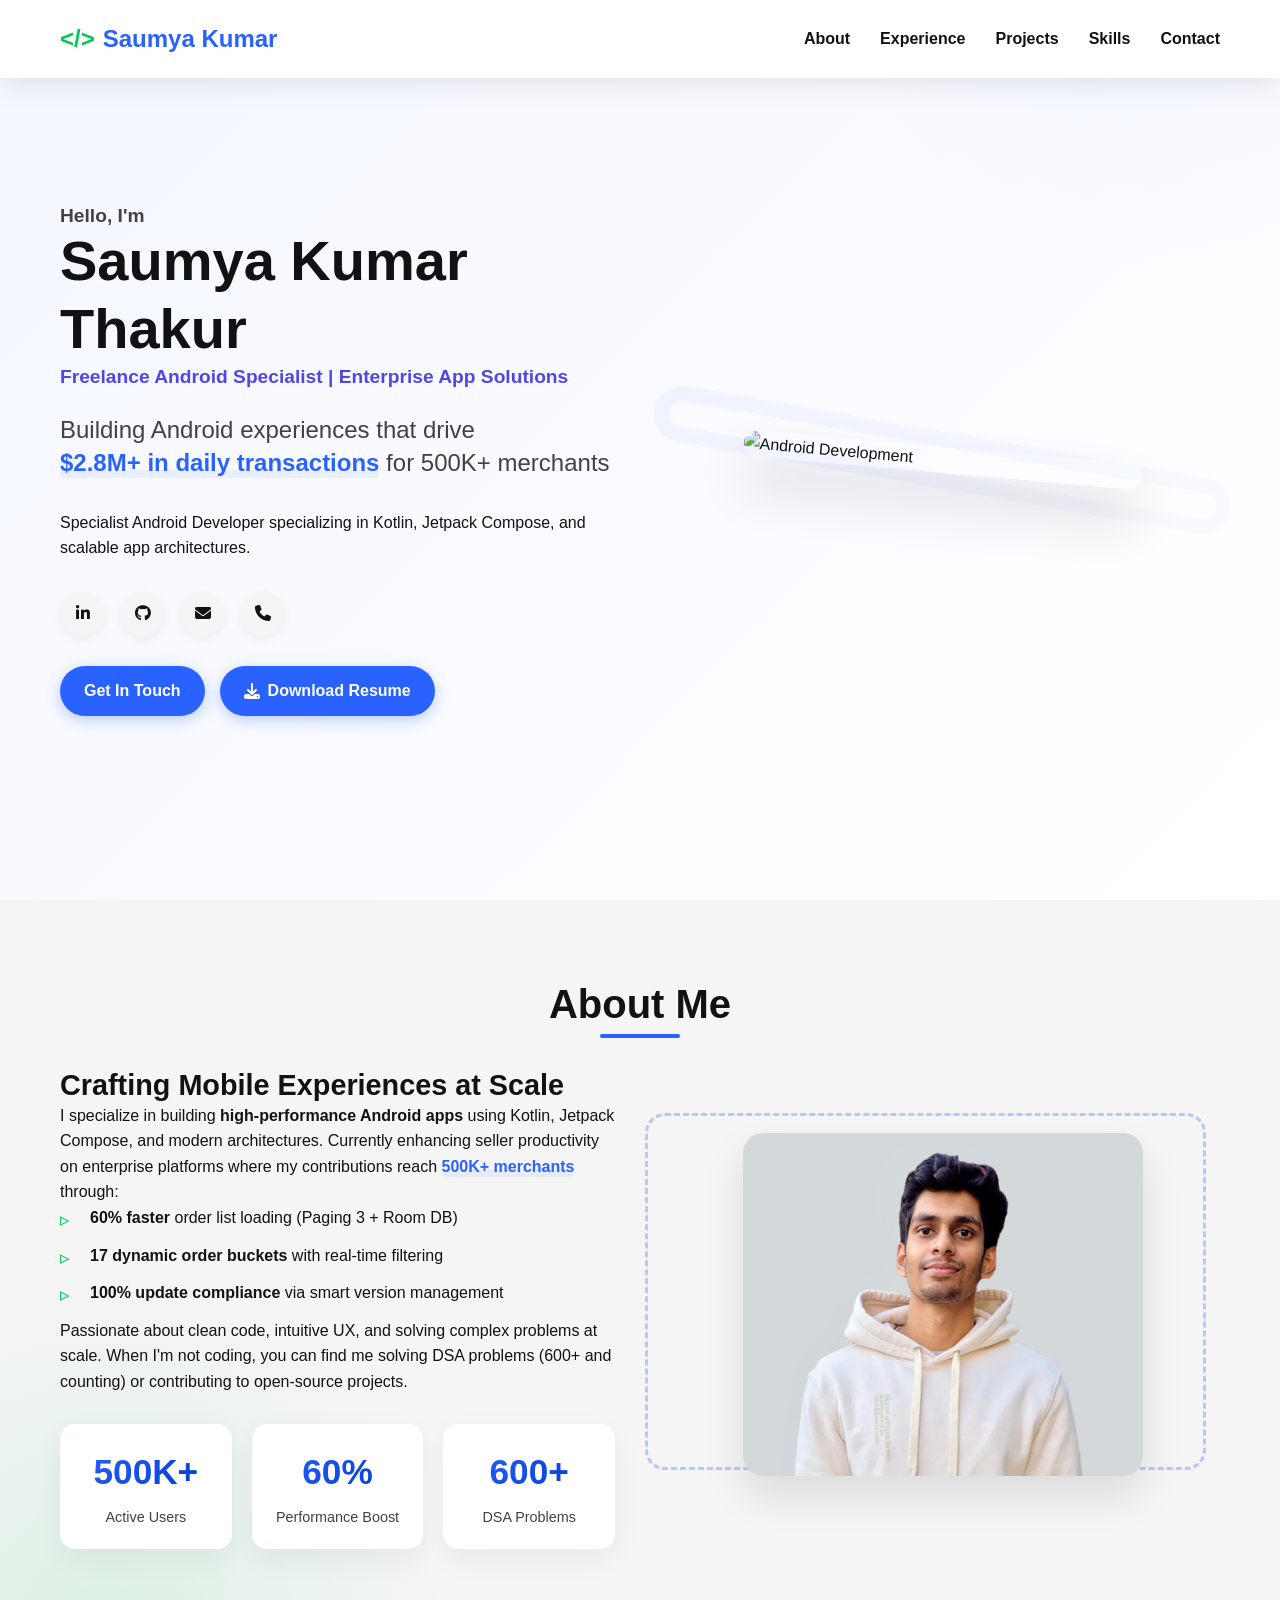
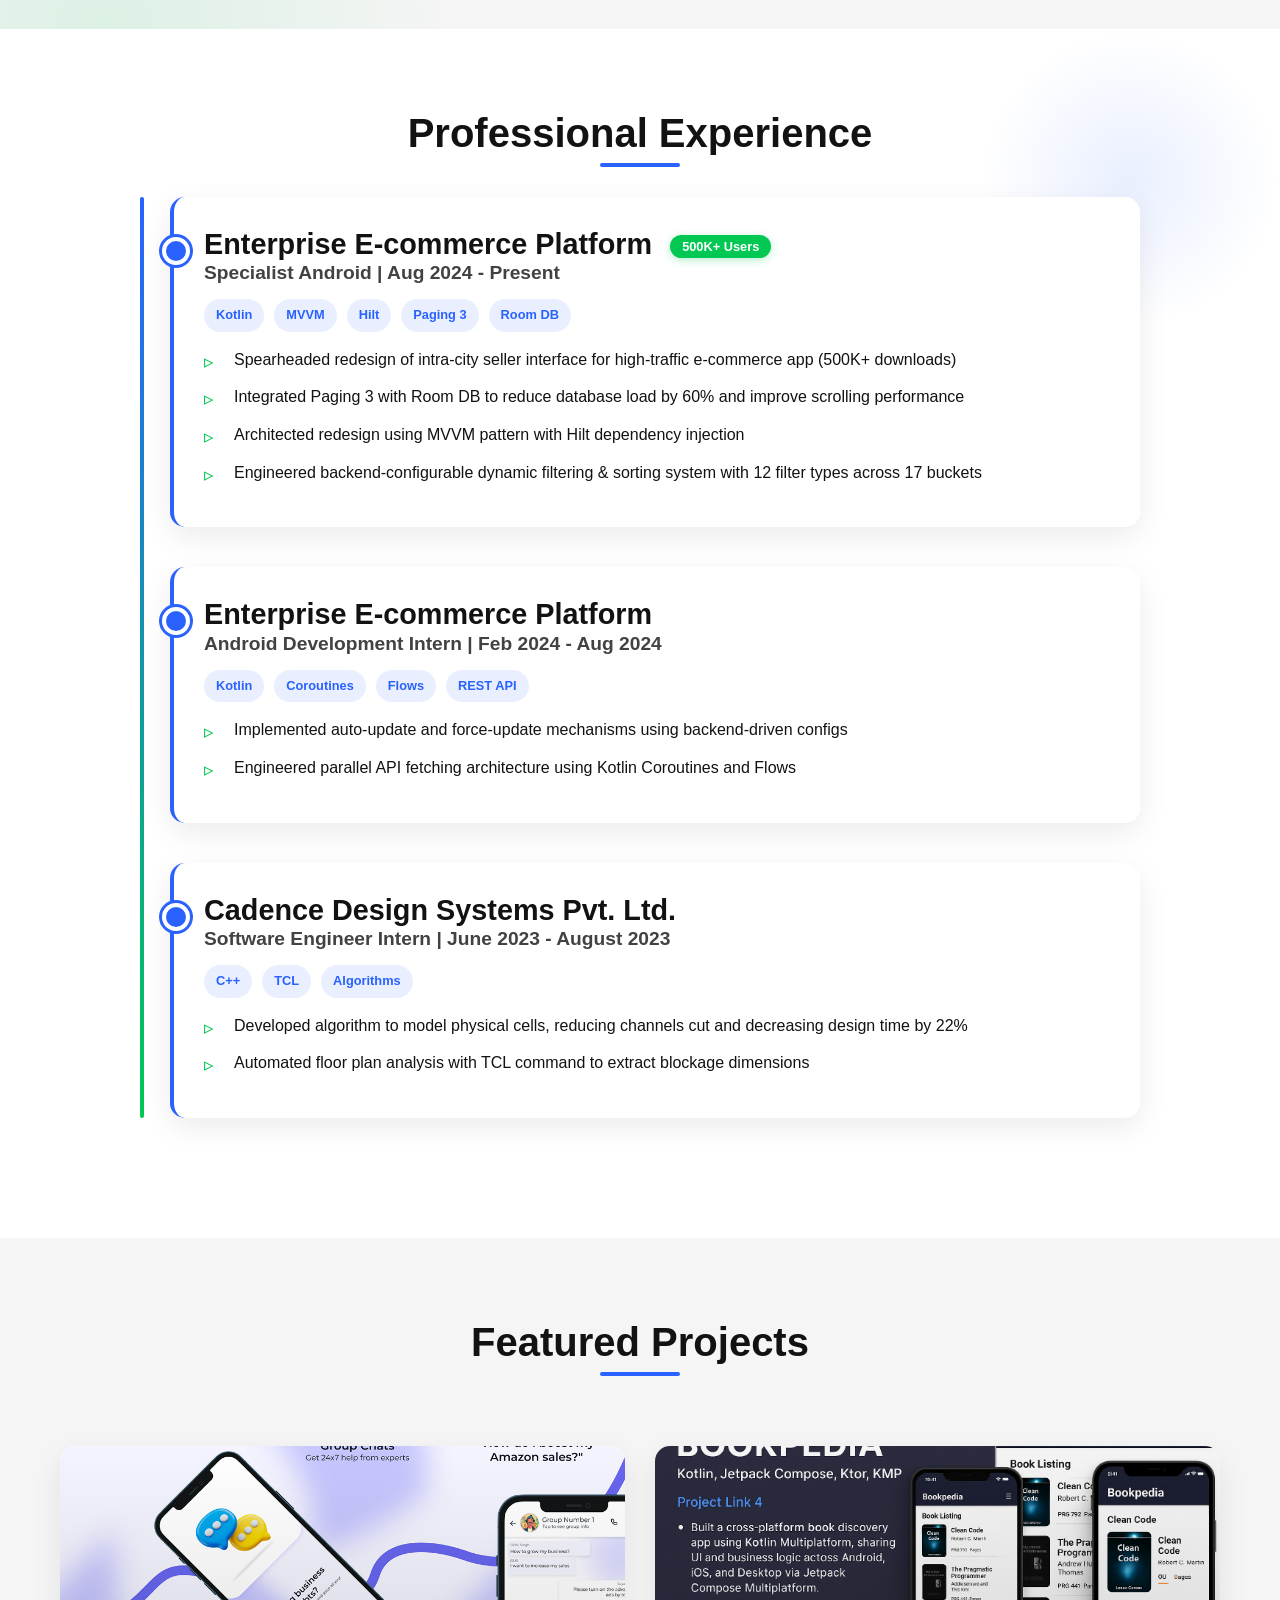
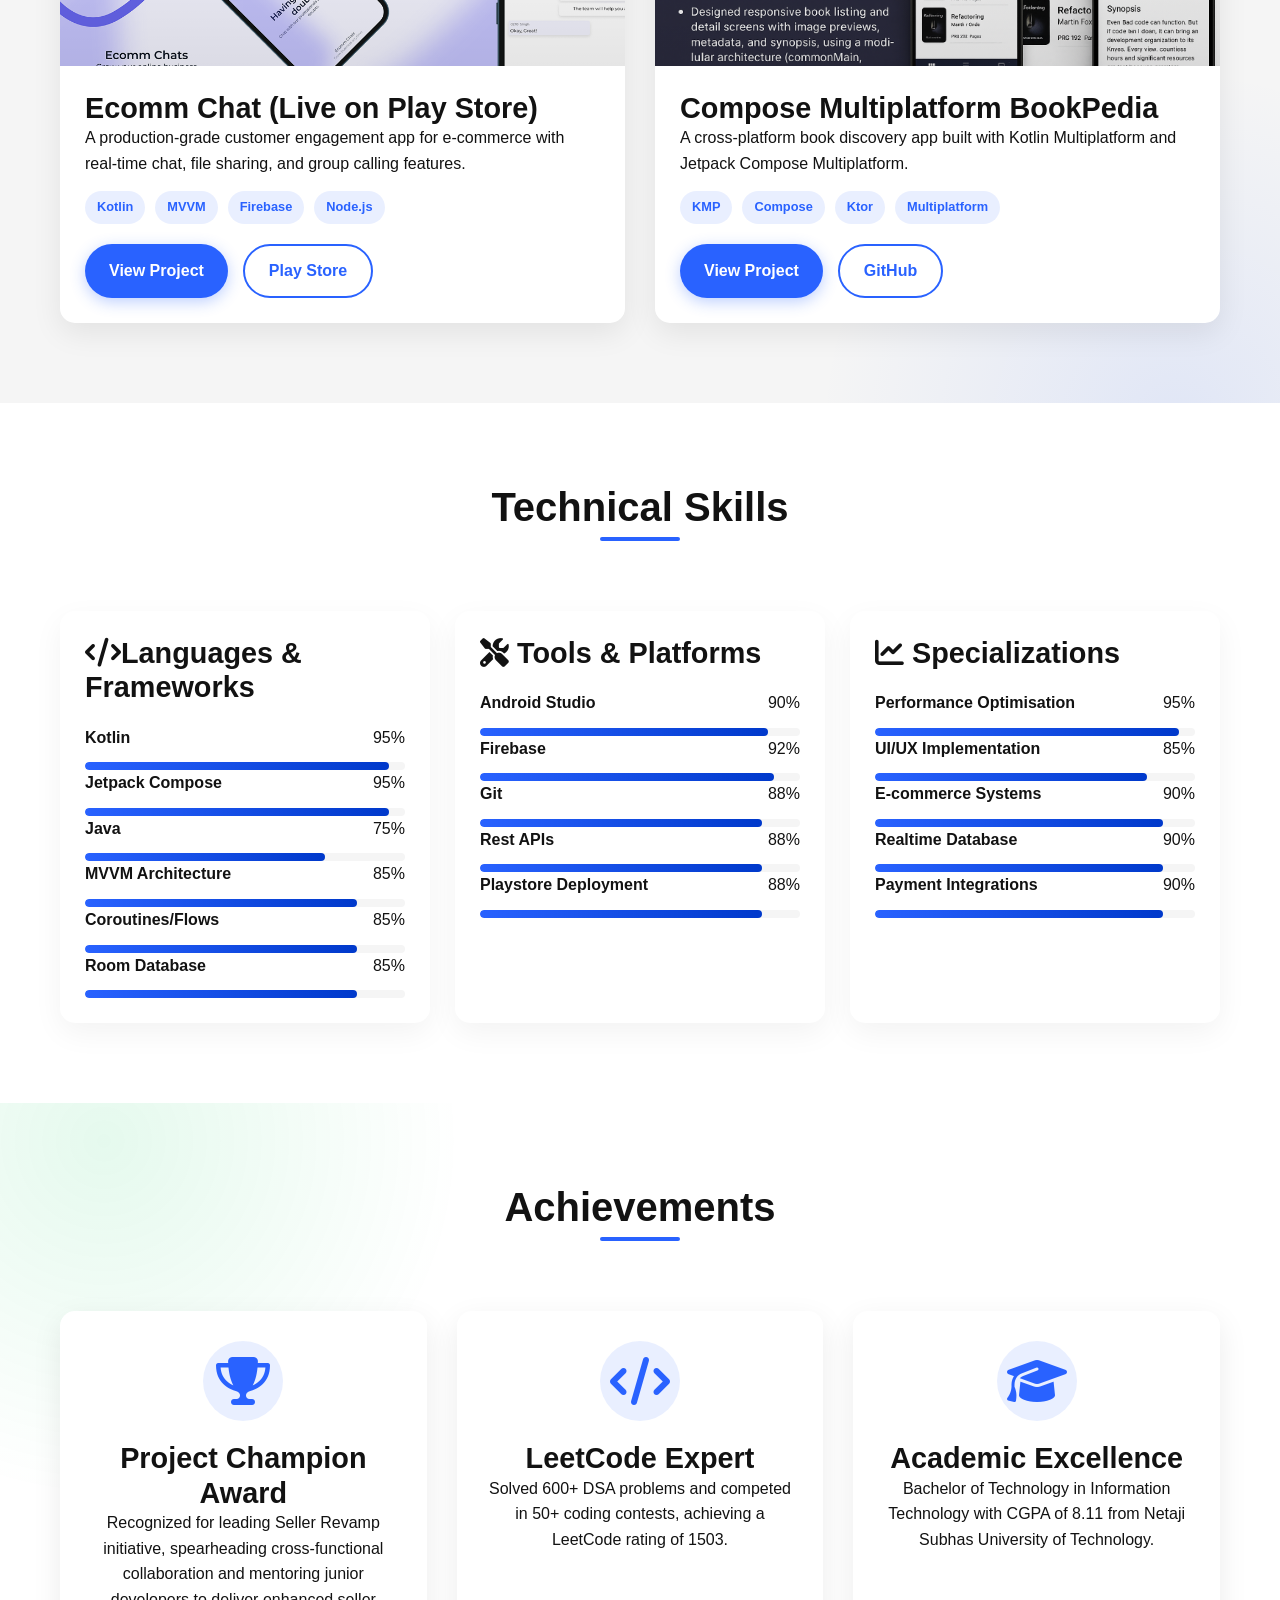
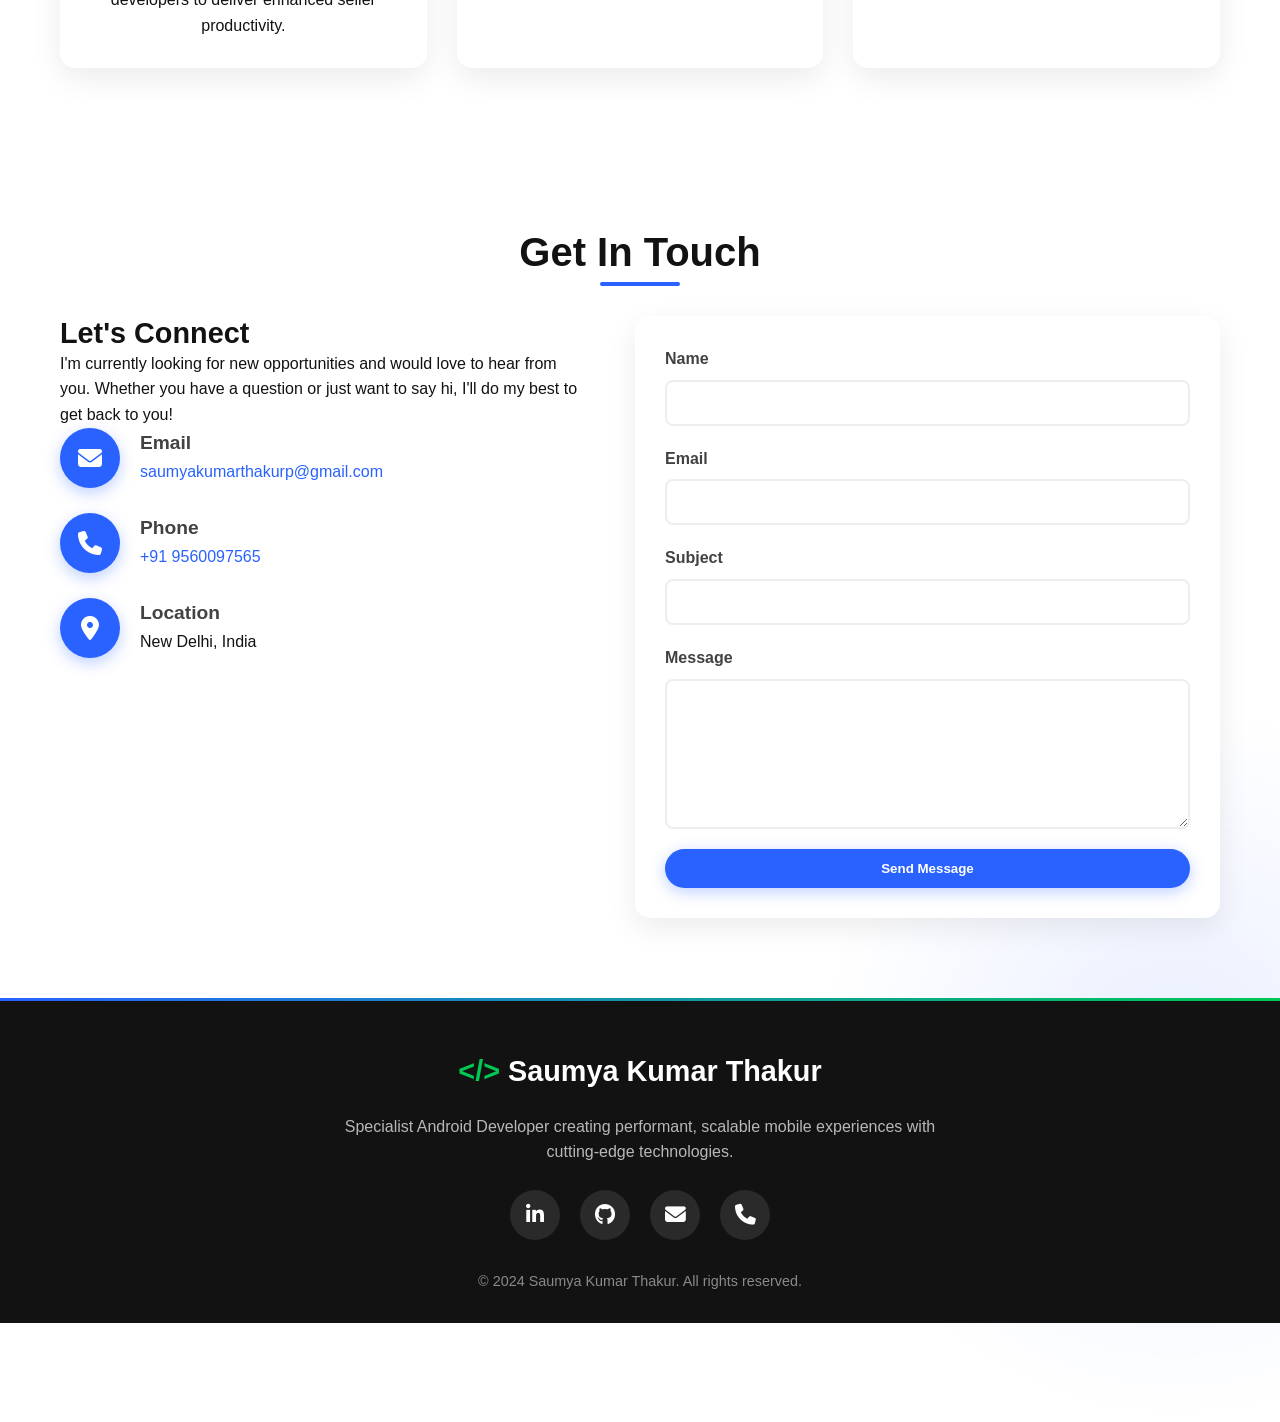
==== commit af1d013f: "rectifying Img links" ====
--- a/freelance_portfolio/index.html
+++ b/freelance_portfolio/index.html
@@ -6,7 +6,7 @@
     <title>Saumya Kumar Thakur | Android Developer</title>
     <link rel="stylesheet" href="https://cdnjs.cloudflare.com/ajax/libs/font-awesome/6.4.0/css/all.min.css">
     <link rel="stylesheet" href="https://cdnjs.cloudflare.com/ajax/libs/animate.css/4.1.1/animate.min.css">
-    <link rel="stylesheet" href="/style.css">
+    <link rel="stylesheet" href="../style.css">
 </head>
 <body>
     <!-- Header -->
@@ -35,7 +35,14 @@
                 <div class="hero-text">
                     <h4>Hello, I'm</h4>
                     <h1>Saumya Kumar Thakur</h1>
-                    <p class="impact-statement">Building Android experiences for <span class="highlight">500K+ active merchants</span> on enterprise B2B platforms</p>
+
+                    <!-- Add this new line below your name -->
+                    <p class="freelance-tagline">Freelance Android Specialist | Enterprise App Solutions</p>
+
+                    <!-- Updated impact statement -->
+                    <p class="impact-statement">Building Android experiences that drive <span class="highlight">$2.8M+ in daily transactions</span> for 500K+ merchants</p>
+
+
                     <p>Specialist Android Developer specializing in Kotlin, Jetpack Compose, and scalable app architectures.</p>
                     <div class="social-links">
                         <a href="https://www.linkedin.com/in/saumya-kumar-thakur-452970230/" target="_blank"><i class="fab fa-linkedin-in"></i></a>
@@ -51,7 +58,7 @@
                     </div>
                 </div>
                 <div class="hero-image">
-                    <img src="android_dev_icon.png" alt="Android Development" class="floating">
+                    <img src="../android_dev_icon.png" alt="Android Development" class="floating">
                 </div>
             </div>
         </div>
@@ -86,8 +93,11 @@
                         </div>
                     </div>
                 </div>
+
+                
+
                 <div class="about-image">
-                    <img src="my_professional_pic.jpeg" alt="Saumya Kumar Thakur">
+                    <img src="../my_professional_pic.jpeg" alt="Saumya Kumar Thakur">
                 </div>
             </div>
         </div>
@@ -100,7 +110,7 @@
             <div class="experience-timeline">
                 <!-- Current Job -->
                 <div class="experience-card">
-                    <h3>Enterprise B2B Platform <span class="badge">500K+ Users</span></h3>
+                    <h3>Enterprise E-commerce Platform <span class="badge">500K+ Users</span></h3>
                     <h4>Specialist Android | Aug 2024 - Present</h4>
                     <div class="tech-stack">
                         <span>Kotlin</span>
@@ -119,7 +129,7 @@
 
                 <!-- Internship -->
                 <div class="experience-card">
-                    <h3>Enterprise B2B Platform</h3>
+                    <h3>Enterprise E-commerce Platform</h3>
                     <h4>Android Development Intern | Feb 2024 - Aug 2024</h4>
                     <div class="tech-stack">
                         <span>Kotlin</span>
@@ -159,11 +169,12 @@
                 <!-- Project 1 -->
                 <div class="project-card">
                     <div class="project-image">
-                        <img src="new Banner 1.png" alt="Ecomm Chat Project">
+                        <img src="../new Banner 1.png" alt="Ecomm Chat Project">
                     </div>
                     <div class="project-content">
                         <h3>Ecomm Chat (Live on Play Store)</h3>
                         <p>A production-grade customer engagement app for e-commerce with real-time chat, file sharing, and group calling features.</p>
+                        
                         <div class="tech-stack">
                             <span>Kotlin</span>
                             <span>MVVM</span>
@@ -180,7 +191,7 @@
                 <!-- Project 2 -->
                 <div class="project-card">
                     <div class="project-image">
-                        <img src="image.png" alt="BookPedia Project">
+                        <img src="../image.png" alt="BookPedia Project">
                     </div>
                     <div class="project-content">
                         <h3>Compose Multiplatform BookPedia</h3>
@@ -208,16 +219,8 @@
             <div class="skills-container">
                 <!-- Languages -->
                 <div class="skill-category">
-                    <h3>Languages</h3>
+                    <h3><i class="fas fa-code"></i>Languages & Frameworks</h3>
                     <div class="skill-list">
-
-                        <div class="skill-item">
-                            <span class="skill-name">C++</span>
-                            <span>95%</span>
-                        </div>
-                        <div class="skill-bar">
-                            <div class="skill-progress" style="width: 95%;"></div>
-                        </div>
 
                         <div class="skill-item">
                             <span class="skill-name">Kotlin</span>
@@ -228,6 +231,14 @@
                         </div>
 
                         <div class="skill-item">
+                            <span class="skill-name">Jetpack Compose</span>
+                            <span>95%</span>
+                        </div>
+                        <div class="skill-bar">
+                            <div class="skill-progress" style="width: 95%;"></div>
+                        </div>
+
+                        <div class="skill-item">
                             <span class="skill-name">Java</span>
                             <span>75%</span>
                         </div>
@@ -236,7 +247,7 @@
                         </div>
 
                         <div class="skill-item">
-                            <span class="skill-name">Javascript</span>
+                            <span class="skill-name">MVVM Architecture</span>
                             <span>85%</span>
                         </div>
                         <div class="skill-bar">
@@ -244,7 +255,15 @@
                         </div>
                         
                         <div class="skill-item">
-                            <span class="skill-name">Python</span>
+                            <span class="skill-name">Coroutines/Flows</span>
+                            <span>85%</span>
+                        </div>
+                        <div class="skill-bar">
+                            <div class="skill-progress" style="width: 85%;"></div>
+                        </div>
+
+                        <div class="skill-item">
+                            <span class="skill-name">Room Database</span>
                             <span>85%</span>
                         </div>
                         <div class="skill-bar">
@@ -255,10 +274,10 @@
 
                 <!-- Android Development -->
                 <div class="skill-category">
-                    <h3>Android Development</h3>
+                    <h3><i class="fas fa-tools"></i> Tools & Platforms</h3>
                     <div class="skill-list">
                         <div class="skill-item">
-                            <span class="skill-name">Jetpack Compose</span>
+                            <span class="skill-name">Android Studio</span>
                             <span>90%</span>
                         </div>
                         <div class="skill-bar">
@@ -266,7 +285,7 @@
                         </div>
                         
                         <div class="skill-item">
-                            <span class="skill-name">MVVM Architecture</span>
+                            <span class="skill-name">Firebase</span>
                             <span>92%</span>
                         </div>
                         <div class="skill-bar">
@@ -274,7 +293,24 @@
                         </div>
                         
                         <div class="skill-item">
-                            <span class="skill-name">Room Database</span>
+                            <span class="skill-name">Git</span>
+                            <span>88%</span>
+                        </div>
+                        <div class="skill-bar">
+                            <div class="skill-progress" style="width: 88%;"></div>
+                        </div>
+
+                        <div class="skill-item">
+                            <span class="skill-name">Rest APIs</span>
+                            <span>88%</span>
+                        </div>
+                        <div class="skill-bar">
+                            <div class="skill-progress" style="width: 88%;"></div>
+                        </div>
+
+
+                        <div class="skill-item">
+                            <span class="skill-name">Playstore Deployment</span>
                             <span>88%</span>
                         </div>
                         <div class="skill-bar">
@@ -285,10 +321,10 @@
 
                 <!-- Tools & Platforms -->
                 <div class="skill-category">
-                    <h3>Tools & Platforms</h3>
+                    <h3><i class="fas fa-chart-line"></i> Specializations</h3>
                     <div class="skill-list">
                         <div class="skill-item">
-                            <span class="skill-name">Android Studio</span>
+                            <span class="skill-name">Performance Optimisation</span>
                             <span>95%</span>
                         </div>
                         <div class="skill-bar">
@@ -296,7 +332,7 @@
                         </div>
                         
                         <div class="skill-item">
-                            <span class="skill-name">Git</span>
+                            <span class="skill-name">UI/UX Implementation</span>
                             <span>85%</span>
                         </div>
                         <div class="skill-bar">
@@ -304,12 +340,29 @@
                         </div>
                         
                         <div class="skill-item">
-                            <span class="skill-name">Firebase</span>
+                            <span class="skill-name">E-commerce Systems</span>
                             <span>90%</span>
                         </div>
                         <div class="skill-bar">
                             <div class="skill-progress" style="width: 90%;"></div>
                         </div>
+
+                        <div class="skill-item">
+                            <span class="skill-name">Realtime Database</span>
+                            <span>90%</span>
+                        </div>
+                        <div class="skill-bar">
+                            <div class="skill-progress" style="width: 90%;"></div>
+                        </div>
+
+                        <div class="skill-item">
+                            <span class="skill-name">Payment Integrations</span>
+                            <span>90%</span>
+                        </div>
+                        <div class="skill-bar">
+                            <div class="skill-progress" style="width: 90%;"></div>
+                        </div>
+
                     </div>
                 </div>
             </div>
--- a/style.css
+++ b/style.css
@@ -135,7 +135,7 @@
     left: 0;
     width: 100%;
     height: 8px;
-    background-color: rgba(41, 98, 255, 0.2);
+    background-color: rgba(41, 98, 255, 0.07);
     z-index: -1;
     border-radius: 4px;
 }
@@ -1105,3 +1105,53 @@
         width: 100%;
     }
 }
+
+
+/* Add to your style.css */
+.freelance-tagline {
+    font-size: 1.2rem;
+    color: #4f46e5;
+    font-weight: 600;
+    margin-bottom: 10px;
+}
+
+.freelance-cta {
+    background: #f3f4f6;
+    padding: 20px;
+    border-radius: 10px;
+    margin-top: 30px;
+    border-left: 4px solid #4f46e5;
+}
+
+.freelance-cta h4 {
+    margin-top: 0;
+}
+
+.skill-tags {
+    display: flex;
+    flex-wrap: wrap;
+    gap: 12px;
+    margin-top: 15px;
+}
+
+.skill-tags span {
+    background: #e0e7ff;
+    color: #4f46e5;
+    padding: 8px 16px;
+    border-radius: 50px;
+    font-size: 14px;
+    font-weight: 500;
+}
+
+.project-impact {
+    background: #f9fafb;
+    padding: 15px;
+    border-radius: 8px;
+    margin: 15px 0;
+    border-left: 3px solid #10b981;
+}
+
+.project-impact h4 {
+    margin-top: 0;
+    color: #047857;
+}
